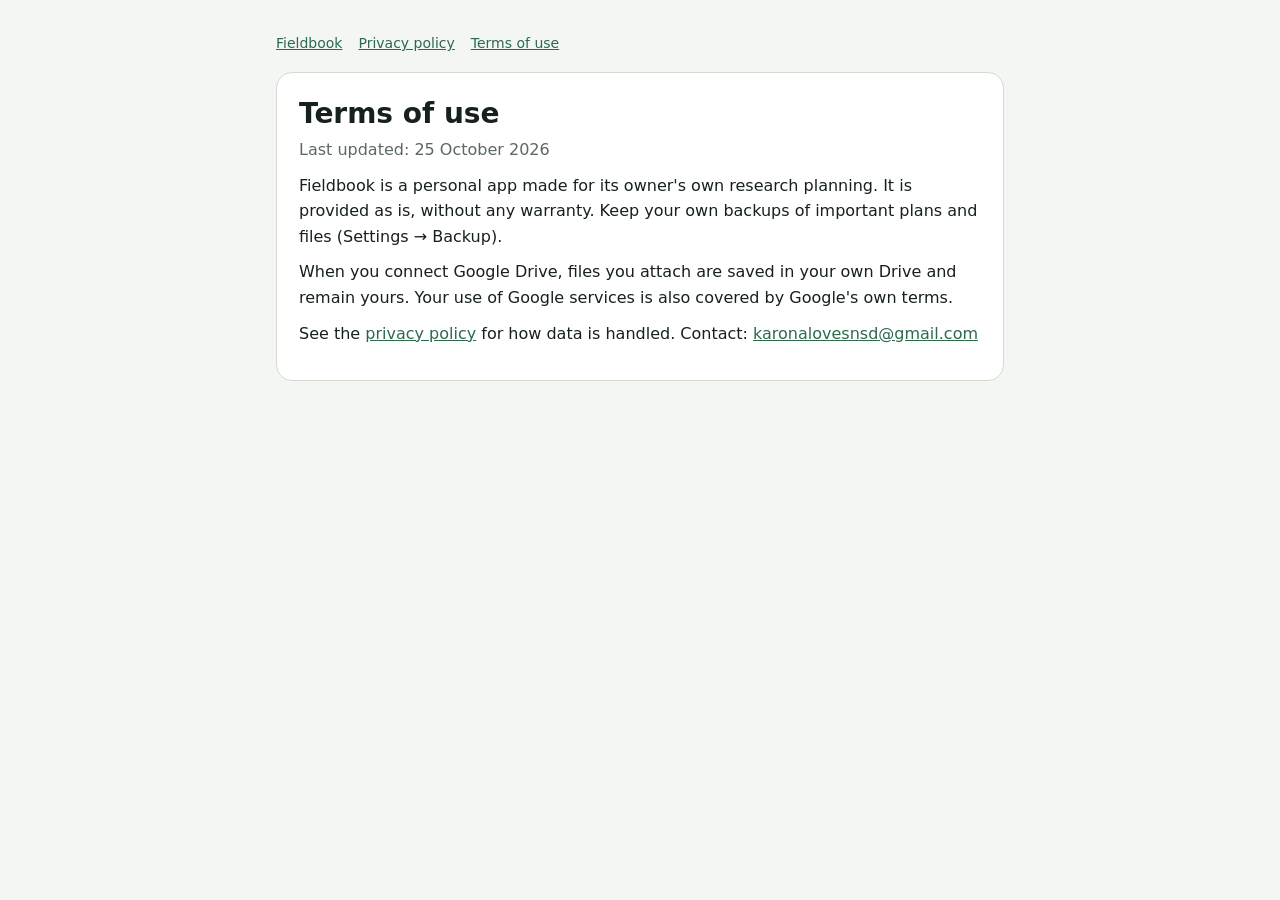
==== terms.html @ 5921ae70 "Add Fieldbook home page, privacy policy and terms for the Google sign-in screen Co-Authored-By: Clau" ====
<!doctype html>
<html lang="en"><head><meta charset="utf-8"><meta name="viewport" content="width=device-width,initial-scale=1">
<title>Fieldbook terms of use</title><link rel="stylesheet" href="style.css"></head>
<body><main>
<nav><a href="./">Fieldbook</a><a href="privacy.html">Privacy policy</a><a href="terms.html">Terms of use</a></nav>
<div class="card">
<h1>Terms of use</h1>
<p class="muted">Last updated: 25 October 2026</p>
<p>Fieldbook is a personal app made for its owner's own research planning. It is provided as is, without any warranty. Keep your own backups of important plans and files (Settings → Backup).</p>
<p>When you connect Google Drive, files you attach are saved in your own Drive and remain yours. Your use of Google services is also covered by Google's own terms.</p>
<p>See the <a href="privacy.html">privacy policy</a> for how data is handled. Contact: <a href="mailto:karonalovesnsd@gmail.com">karonalovesnsd@gmail.com</a></p>
</div></main></body></html>
---- style.css ----
:root{--bg:#f3f6f2;--card:#fff;--ink:#17211b;--muted:#5a6a60;--accent:#2c6a4d;--line:#d3dbd1}
@media (prefers-color-scheme:dark){:root{--bg:#101612;--card:#17201a;--ink:#e3ebe5;--muted:#92a398;--accent:#72c196;--line:#2a352e}}
*{box-sizing:border-box}
body{margin:0;background:var(--bg);color:var(--ink);font:16px/1.6 system-ui,-apple-system,"Segoe UI",Roboto,sans-serif}
main{max-width:760px;margin:0 auto;padding:32px 16px 64px}
.card{background:var(--card);border:1px solid var(--line);border-radius:16px;padding:24px 22px}
h1{font-size:28px;line-height:1.2;margin:0 0 6px}h2{font-size:19px;margin:28px 0 6px}
p,li{margin:0 0 10px}.muted{color:var(--muted)}a{color:var(--accent)}
nav{display:flex;gap:16px;flex-wrap:wrap;margin:0 0 18px;font-size:14px}
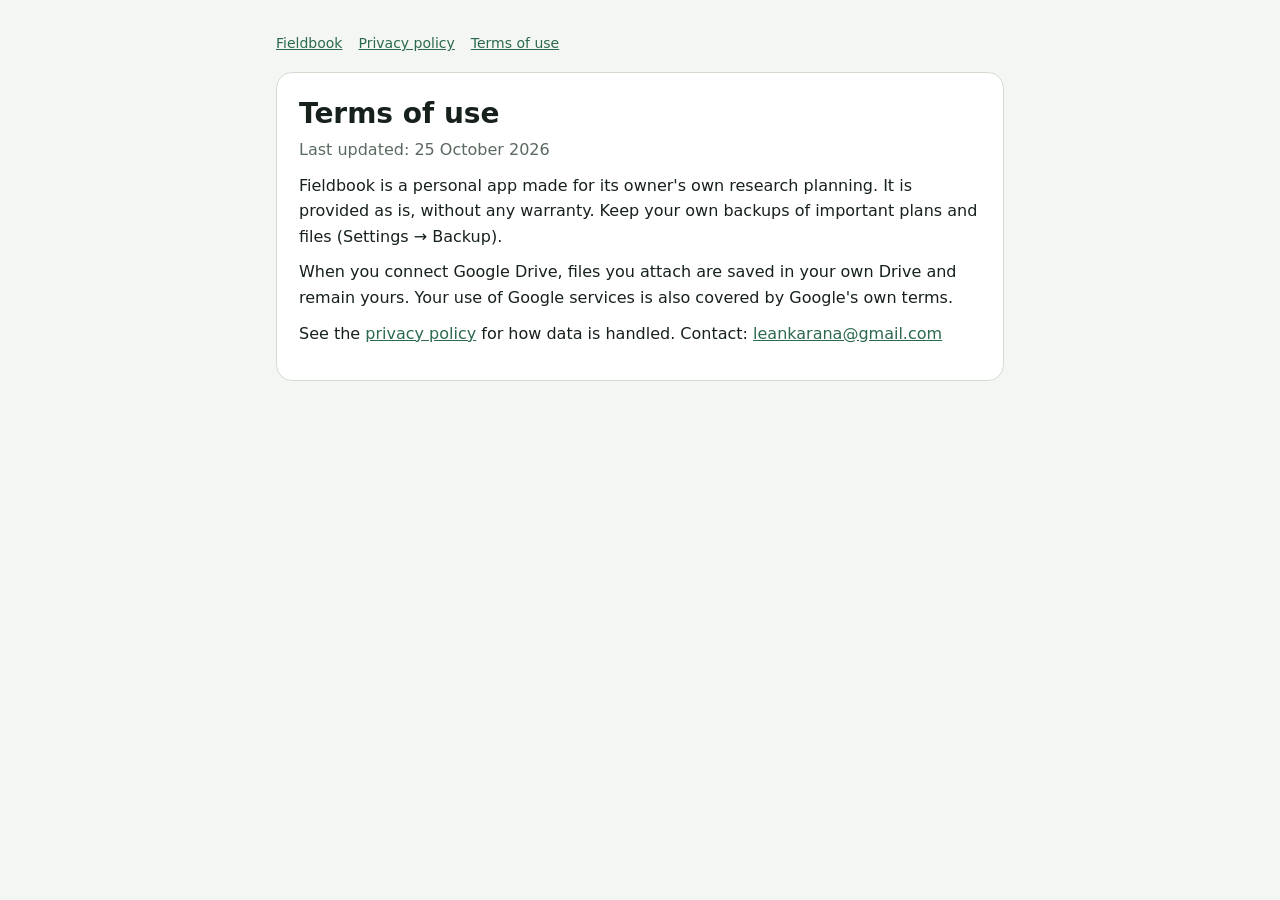
==== commit 68f2c6ad: "Change contact email on privacy and terms pages Co-Authored-By: Claude Opus 5.5 <noreply@anthropic.c" ====
--- a/terms.html
+++ b/terms.html
@@ -8,5 +8,5 @@
 <p class="muted">Last updated: 25 October 2026</p>
 <p>Fieldbook is a personal app made for its owner's own research planning. It is provided as is, without any warranty. Keep your own backups of important plans and files (Settings → Backup).</p>
 <p>When you connect Google Drive, files you attach are saved in your own Drive and remain yours. Your use of Google services is also covered by Google's own terms.</p>
-<p>See the <a href="privacy.html">privacy policy</a> for how data is handled. Contact: <a href="mailto:karonalovesnsd@gmail.com">karonalovesnsd@gmail.com</a></p>
+<p>See the <a href="privacy.html">privacy policy</a> for how data is handled. Contact: <a href="mailto:leankarana@gmail.com">leankarana@gmail.com</a></p>
 </div></main></body></html>
